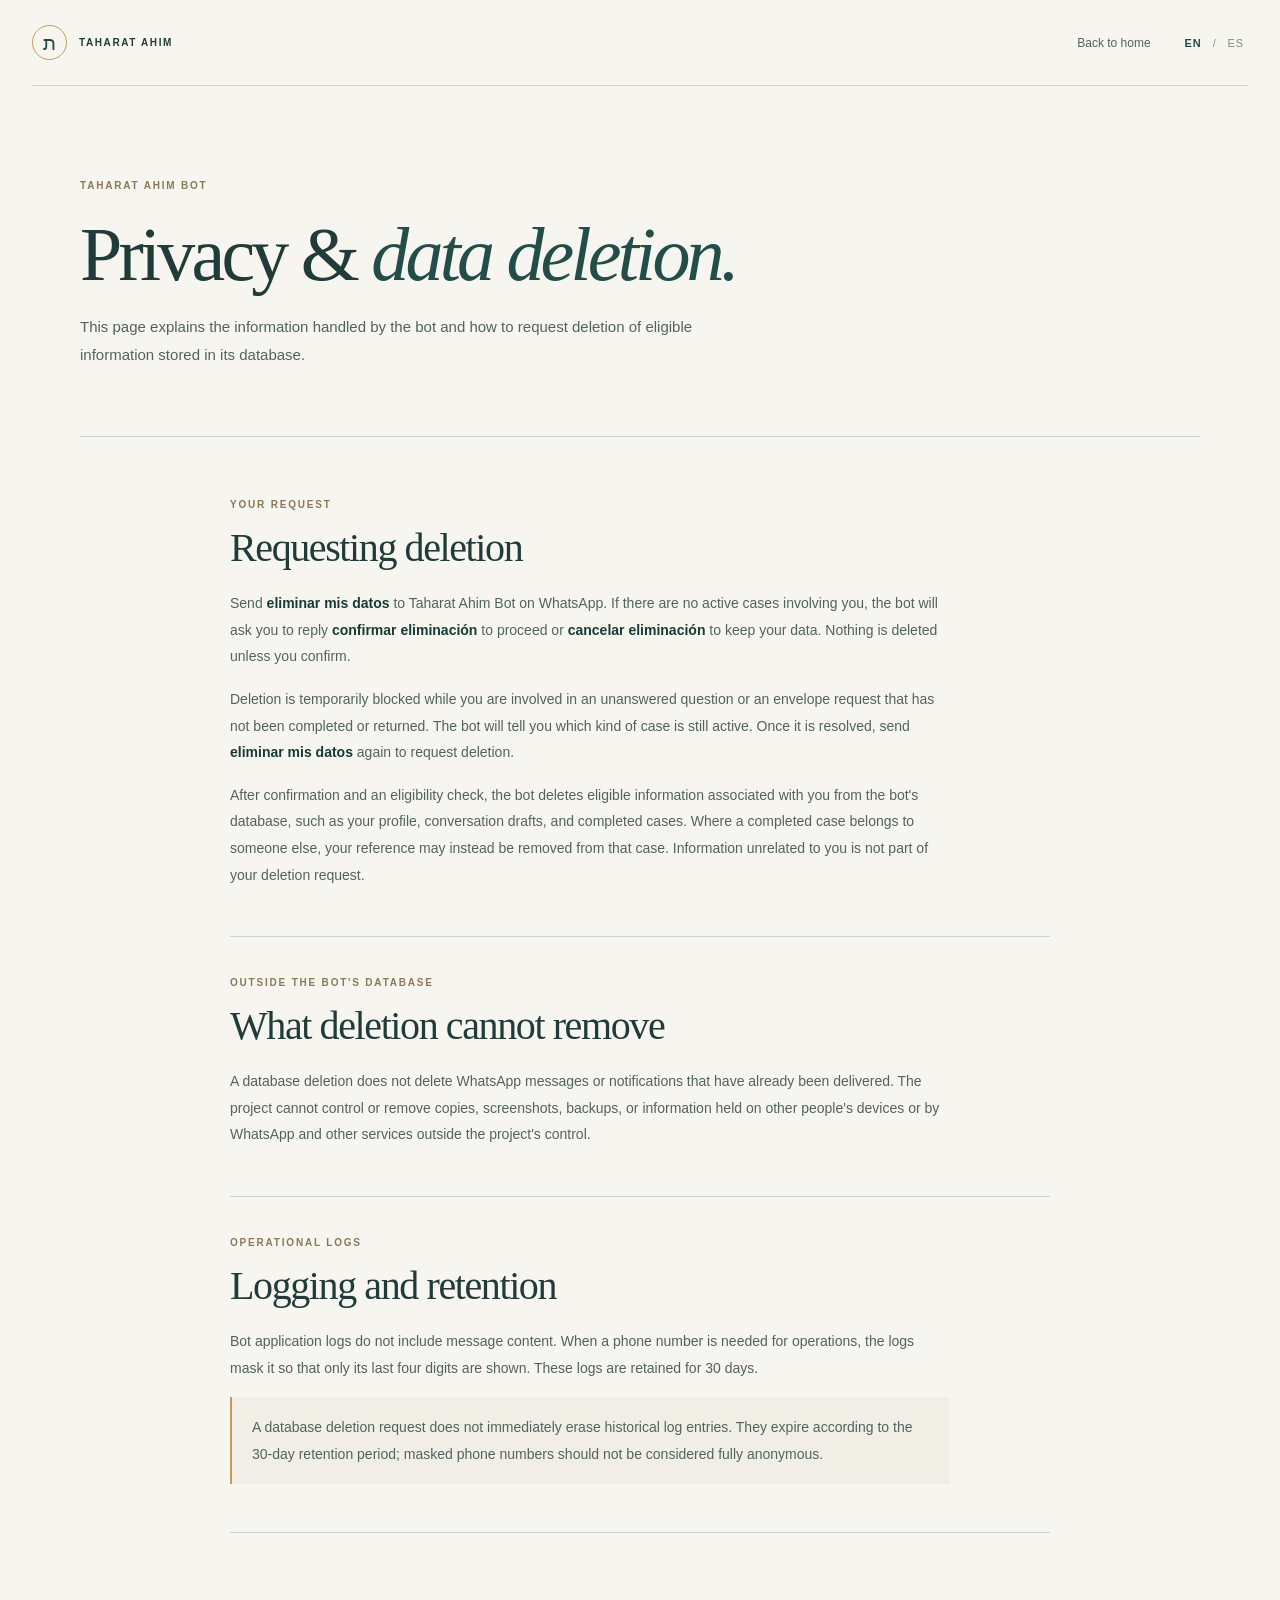
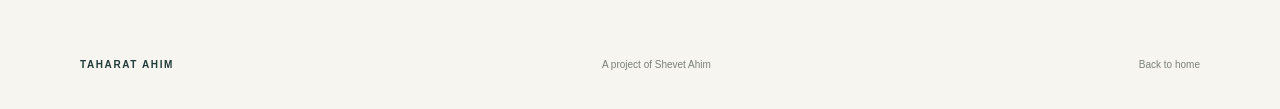
==== privacy.html @ 5dbd4c53 "Add privacy and data deletion page" ====
<!doctype html>
<html lang="en">
  <head>
    <meta charset="utf-8" />
    <meta name="viewport" content="width=device-width, initial-scale=1" />
    <meta
      name="description"
      content="How Taharat Ahim Bot handles information and how to request deletion of eligible data stored in its database."
    />
    <meta name="theme-color" content="#f7f5ef" />
    <title>Privacy and data deletion — Taharat Ahim Bot</title>
    <link rel="icon" href="favicon.svg" type="image/svg+xml" />
    <link rel="stylesheet" href="styles.css" />
    <script src="privacy.js" defer></script>
  </head>
  <body class="privacy-page">
    <a class="skip-link" href="#main">
      <span data-copy="en">Skip to content</span>
      <span data-copy="es" lang="es" hidden>Saltar al contenido</span>
    </a>

    <header class="topbar">
      <a class="wordmark" href="index.html" aria-label="Taharat Ahim Bot">
        <span class="wordmark-mark" aria-hidden="true">ת</span>
        <span class="wordmark-name">TAHARAT AHIM</span>
      </a>
      <div class="topbar-right">
        <a class="community-link" href="index.html">
          <span data-copy="en">Back to home</span>
          <span data-copy="es" lang="es" hidden>Volver al inicio</span>
        </a>
        <div class="language-switch" role="group" aria-label="Choose language" data-label-en="Choose language" data-label-es="Elegir idioma">
          <button type="button" data-language="en" aria-label="English" aria-pressed="true" lang="en">EN</button>
          <span aria-hidden="true">/</span>
          <button type="button" data-language="es" aria-label="Español" aria-pressed="false" lang="es">ES</button>
        </div>
      </div>
    </header>

    <main id="main" class="privacy-main">
      <header class="privacy-hero section-wrap">
        <p class="eyebrow">
          <span data-copy="en">Taharat Ahim Bot</span>
          <span data-copy="es" lang="es" hidden>Taharat Ahim Bot</span>
        </p>
        <h1>
          <span data-copy="en">Privacy &amp; <em>data deletion.</em></span>
          <span data-copy="es" lang="es" hidden>Privacidad y <em>eliminación de datos.</em></span>
        </h1>
        <p class="privacy-intro">
          <span data-copy="en">This page explains the information handled by the bot and how to request deletion of eligible information stored in its database.</span>
          <span data-copy="es" lang="es" hidden>Esta página explica qué información maneja el bot y cómo solicitar la eliminación de la información elegible guardada en su base de datos.</span>
        </p>
      </header>

      <div class="privacy-content section-wrap">
        <section class="privacy-section" aria-labelledby="deletion-title">
          <p class="section-kicker">
            <span data-copy="en">Your request</span>
            <span data-copy="es" lang="es" hidden>Tu solicitud</span>
          </p>
          <h2 id="deletion-title">
            <span data-copy="en">Requesting deletion</span>
            <span data-copy="es" lang="es" hidden>Cómo solicitar la eliminación</span>
          </h2>
          <p>
            <span data-copy="en">Send <strong>eliminar mis datos</strong> to Taharat Ahim Bot on WhatsApp. If there are no active cases involving you, the bot will ask you to reply <strong>confirmar eliminación</strong> to proceed or <strong>cancelar eliminación</strong> to keep your data. Nothing is deleted unless you confirm.</span>
            <span data-copy="es" lang="es" hidden>Envía <strong>eliminar mis datos</strong> a Taharat Ahim Bot por WhatsApp. Si no tienes casos activos, el bot te pedirá responder <strong>confirmar eliminación</strong> para continuar o <strong>cancelar eliminación</strong> para conservar tus datos. No se elimina nada sin tu confirmación.</span>
          </p>
          <p>
            <span data-copy="en">Deletion is temporarily blocked while you are involved in an unanswered question or an envelope request that has not been completed or returned. The bot will tell you which kind of case is still active. Once it is resolved, send <strong>eliminar mis datos</strong> again to request deletion.</span>
            <span data-copy="es" lang="es" hidden>La eliminación se bloquea temporalmente mientras participes en una consulta sin responder o en una solicitud de sobre que no se haya completado o devuelto. El bot te indicará qué tipo de caso sigue activo. Cuando se resuelva, vuelve a enviar <strong>eliminar mis datos</strong> para solicitar la eliminación.</span>
          </p>
          <p>
            <span data-copy="en">After confirmation and an eligibility check, the bot deletes eligible information associated with you from the bot's database, such as your profile, conversation drafts, and completed cases. Where a completed case belongs to someone else, your reference may instead be removed from that case. Information unrelated to you is not part of your deletion request.</span>
            <span data-copy="es" lang="es" hidden>Después de la confirmación y de verificar que no haya casos activos, el bot elimina de su base de datos la información elegible asociada contigo, como tu perfil, borradores de conversación y casos completados. Si un caso completado pertenece a otra persona, se puede quitar tu referencia de ese caso en su lugar. La información que no está relacionada contigo no forma parte de tu solicitud.</span>
          </p>
        </section>

        <section class="privacy-section" aria-labelledby="limits-title">
          <p class="section-kicker">
            <span data-copy="en">Outside the bot's database</span>
            <span data-copy="es" lang="es" hidden>Fuera de la base de datos del bot</span>
          </p>
          <h2 id="limits-title">
            <span data-copy="en">What deletion cannot remove</span>
            <span data-copy="es" lang="es" hidden>Qué no se puede eliminar</span>
          </h2>
          <p>
            <span data-copy="en">A database deletion does not delete WhatsApp messages or notifications that have already been delivered. The project cannot control or remove copies, screenshots, backups, or information held on other people's devices or by WhatsApp and other services outside the project's control.</span>
            <span data-copy="es" lang="es" hidden>La eliminación de la base de datos no borra los mensajes ni las notificaciones que WhatsApp ya haya entregado. El proyecto no puede controlar ni eliminar copias, capturas de pantalla, respaldos o información guardada en dispositivos de otras personas, ni la que WhatsApp u otros servicios mantengan fuera del control del proyecto.</span>
          </p>
        </section>

        <section class="privacy-section" aria-labelledby="logs-title">
          <p class="section-kicker">
            <span data-copy="en">Operational logs</span>
            <span data-copy="es" lang="es" hidden>Registros operativos</span>
          </p>
          <h2 id="logs-title">
            <span data-copy="en">Logging and retention</span>
            <span data-copy="es" lang="es" hidden>Registros y conservación</span>
          </h2>
          <p>
            <span data-copy="en">Bot application logs do not include message content. When a phone number is needed for operations, the logs mask it so that only its last four digits are shown. These logs are retained for 30 days.</span>
            <span data-copy="es" lang="es" hidden>Los registros de la aplicación del bot no incluyen el contenido de los mensajes. Cuando se necesita un número de teléfono para operaciones, se oculta y solo se muestran sus últimos cuatro dígitos. Estos registros se conservan durante 30 días.</span>
          </p>
          <p class="privacy-note">
            <span data-copy="en">A database deletion request does not immediately erase historical log entries. They expire according to the 30-day retention period; masked phone numbers should not be considered fully anonymous.</span>
            <span data-copy="es" lang="es" hidden>Una solicitud para eliminar datos de la base de datos no borra de inmediato los registros históricos. Estos vencen según el período de conservación de 30 días; los números parcialmente ocultos no deben considerarse completamente anónimos.</span>
          </p>
        </section>
      </div>
    </main>

    <footer class="footer section-wrap">
      <a class="footer-brand" href="index.html">TAHARAT AHIM</a>
      <p>
        <span data-copy="en">A project of Shevet Ahim</span>
        <span data-copy="es" lang="es" hidden>Un proyecto de Shevet Ahim</span>
      </p>
      <a class="footer-top" href="index.html">
        <span data-copy="en">Back to home</span>
        <span data-copy="es" lang="es" hidden>Volver al inicio</span>
      </a>
    </footer>
  </body>
</html>
---- styles.css ----
:root {
  color-scheme: light;
  --paper: #f7f5ef;
  --paper-dark: #efece3;
  --ink: #203b39;
  --ink-soft: #52635e;
  --green: #234d48;
  --green-dark: #183a36;
  --gold: #c79b57;
  --line: rgba(32, 59, 57, 0.18);
  --serif: "Iowan Old Style", "Palatino Linotype", "Book Antiqua", Georgia, serif;
  --sans: "Avenir Next", Avenir, "Segoe UI", sans-serif;
}

*,
*::before,
*::after {
  box-sizing: border-box;
}

html {
  scroll-behavior: smooth;
}

body {
  margin: 0;
  background: var(--paper);
  color: var(--ink);
  font-family: var(--sans);
  -webkit-font-smoothing: antialiased;
}

button,
a {
  color: inherit;
  font: inherit;
}

a {
  text-decoration-thickness: 1px;
  text-underline-offset: 4px;
}

a:focus-visible,
button:focus-visible {
  outline: 3px solid var(--gold);
  outline-offset: 4px;
}

.skip-link {
  position: absolute;
  z-index: 10;
  top: 0.75rem;
  left: 0.75rem;
  padding: 0.75rem 1rem;
  transform: translateY(-150%);
  background: white;
  color: var(--ink);
}

.skip-link:focus {
  transform: translateY(0);
}

.section-wrap {
  width: min(1120px, calc(100% - 64px));
  margin-inline: auto;
}

.topbar {
  width: min(1320px, calc(100% - 64px));
  min-height: 86px;
  margin: 0 auto;
  display: flex;
  align-items: center;
  justify-content: space-between;
  border-bottom: 1px solid var(--line);
}

.wordmark {
  display: inline-flex;
  align-items: center;
  gap: 12px;
  text-decoration: none;
}

.wordmark-mark {
  display: grid;
  width: 35px;
  height: 35px;
  place-items: center;
  border: 1px solid var(--gold);
  border-radius: 50%;
  color: var(--green);
  font-family: var(--serif);
  font-size: 20px;
}

.wordmark-name,
.footer-brand {
  font-size: 10px;
  font-weight: 700;
  letter-spacing: 0.16em;
}

.topbar-right {
  display: flex;
  align-items: center;
  gap: 30px;
}

.community-link {
  color: var(--ink-soft);
  font-size: 12px;
  text-decoration: none;
}

.community-link span span {
  color: var(--gold);
}

.language-switch {
  display: inline-flex;
  align-items: center;
  gap: 7px;
  color: #8b9189;
  font-size: 11px;
  letter-spacing: 0.08em;
}

.language-switch button {
  padding: 7px 4px;
  border: 0;
  background: transparent;
  color: #838a82;
  cursor: pointer;
  font-size: 11px;
  letter-spacing: inherit;
}

.language-switch button[aria-pressed="true"] {
  color: var(--green);
  font-weight: 700;
}

.hero {
  position: relative;
  display: grid;
  min-height: 570px;
  grid-template-columns: 1fr 0.9fr;
  align-items: center;
  padding-top: 40px;
  padding-bottom: 94px;
}

.hero-copy {
  position: relative;
  z-index: 1;
  padding-top: 12px;
}

.eyebrow,
.section-kicker {
  margin: 0;
  color: #8a7958;
  font-size: 10px;
  font-weight: 700;
  letter-spacing: 0.18em;
  line-height: 1.6;
  text-transform: uppercase;
}

h1,
h2,
h3,
p {
  margin-top: 0;
}

.hero h1 {
  margin: 24px 0 21px;
  font-family: var(--serif);
  font-size: clamp(56px, 7vw, 88px);
  font-weight: 500;
  letter-spacing: -0.055em;
  line-height: 0.99;
}

h1 em,
h2 em {
  color: var(--green);
  font-weight: 500;
}

.hero-intro {
  max-width: 430px;
  margin-bottom: 26px;
  color: var(--ink-soft);
  font-size: 15px;
  line-height: 1.85;
}

.text-link {
  display: inline-flex;
  align-items: center;
  gap: 13px;
  color: var(--green);
  font-size: 12px;
  font-weight: 700;
  text-decoration: none;
}

.link-arrow {
  display: grid;
  width: 28px;
  height: 28px;
  place-items: center;
  border: 1px solid var(--line);
  border-radius: 50%;
  transition: transform 180ms ease;
}

.text-link:hover .link-arrow {
  transform: translateY(3px);
}

.whatsapp-link {
  display: flex;
  width: fit-content;
  max-width: 100%;
  align-items: center;
  gap: 12px;
  margin-top: 20px;
  padding: 10px 15px 10px 10px;
  border: 1px solid rgba(35, 77, 72, 0.24);
  border-radius: 3px;
  color: var(--green);
  font-size: 11px;
  line-height: 1.5;
  text-decoration: none;
  transition: border-color 180ms ease, background 180ms ease;
}

.whatsapp-link:hover {
  border-color: var(--green);
  background: rgba(35, 77, 72, 0.045);
}

.whatsapp-icon {
  display: grid;
  width: 31px;
  height: 31px;
  flex: 0 0 auto;
  place-items: center;
  border-radius: 50%;
  background: var(--green);
  color: white;
  font-size: 15px;
}

.whatsapp-link strong {
  display: block;
  font-size: 11px;
  font-weight: 600;
  letter-spacing: 0.04em;
}

.hero-art {
  position: relative;
  width: min(100%, 480px);
  aspect-ratio: 1;
  justify-self: end;
  display: grid;
  place-items: center;
}

.art-sun {
  position: absolute;
  width: 62%;
  aspect-ratio: 1;
  border-radius: 50%;
  background: #e5dec9;
  opacity: 0.72;
}

.art-ring {
  position: absolute;
  border: 1px solid rgba(35, 77, 72, 0.25);
  border-radius: 50%;
}

.art-ring-one {
  width: 84%;
  aspect-ratio: 1;
}

.art-ring-two {
  width: 98%;
  aspect-ratio: 1;
  border-color: rgba(199, 155, 87, 0.55);
}

.art-center {
  position: relative;
  z-index: 1;
  display: flex;
  width: 46%;
  aspect-ratio: 1;
  flex-direction: column;
  align-items: center;
  justify-content: center;
  gap: 11px;
  border: 1px solid rgba(35, 77, 72, 0.45);
  border-radius: 50%;
  background: var(--paper);
  box-shadow: 0 8px 35px rgba(35, 77, 72, 0.08);
}

.art-hebrew {
  color: var(--green);
  font-family: var(--serif);
  font-size: clamp(24px, 4vw, 40px);
  letter-spacing: 0.08em;
}

.art-caption {
  color: #8a7958;
  font-size: 7px;
  font-weight: 700;
  letter-spacing: 0.2em;
}

.art-dot {
  position: absolute;
  z-index: 2;
  width: 9px;
  height: 9px;
  border-radius: 50%;
  background: var(--gold);
}

.art-dot-one {
  top: 11%;
  left: 50%;
}

.art-dot-two {
  right: 5%;
  bottom: 32%;
  width: 6px;
  height: 6px;
  background: var(--green);
}

.art-dot-three {
  bottom: 11%;
  left: 25%;
  width: 5px;
  height: 5px;
}

.hero-footnote {
  position: absolute;
  right: 0;
  bottom: 44px;
  display: flex;
  align-items: center;
  gap: 12px;
  color: #7c837a;
  font-family: var(--serif);
  font-size: 13px;
  font-style: italic;
}

.footnote-line {
  display: inline-block;
  width: 40px;
  height: 1px;
  background: var(--gold);
}

.intro-band {
  background: var(--green);
  color: #f8f6ef;
}

.intro-band-inner {
  display: grid;
  min-height: 220px;
  grid-template-columns: 0.7fr 1.25fr 0.9fr;
  align-items: center;
  gap: 52px;
  padding-block: 42px;
}

.intro-band .section-kicker {
  color: #d8bd8e;
}

.intro-statement {
  margin: 0;
  font-family: var(--serif);
  font-size: clamp(22px, 2.6vw, 31px);
  line-height: 1.35;
}

.intro-detail {
  margin: 0;
  color: rgba(248, 246, 239, 0.76);
  font-size: 12px;
  line-height: 1.9;
}

.services {
  padding-top: 110px;
  padding-bottom: 118px;
}

.section-heading {
  max-width: 600px;
  margin-bottom: 50px;
}

.section-heading h2,
.closing-inner h2 {
  margin: 18px 0 0;
  font-family: var(--serif);
  font-size: clamp(38px, 5vw, 58px);
  font-weight: 500;
  letter-spacing: -0.04em;
  line-height: 1.14;
}

.service-grid {
  display: grid;
  grid-template-columns: repeat(2, minmax(0, 1fr));
  gap: 20px;
}

.service-card {
  min-height: 295px;
  padding: 31px 34px 27px;
  border: 1px solid var(--line);
  background: rgba(255, 255, 255, 0.21);
}

.service-card-warm {
  background: #f0ede4;
}

.card-topline {
  display: flex;
  align-items: center;
  justify-content: space-between;
  color: #998865;
  font-family: var(--serif);
  font-size: 14px;
}

.card-icon {
  display: grid;
  width: 38px;
  height: 38px;
  place-items: center;
  border: 1px solid rgba(199, 155, 87, 0.58);
  border-radius: 50%;
  color: var(--green);
  font-size: 19px;
}

.service-card h3 {
  margin: 25px 0 11px;
  font-family: var(--serif);
  font-size: 25px;
  font-weight: 500;
  letter-spacing: -0.02em;
}

.service-card > p {
  max-width: 470px;
  min-height: 76px;
  margin-bottom: 19px;
  color: var(--ink-soft);
  font-size: 12px;
  line-height: 1.8;
}

.card-path {
  display: flex;
  align-items: center;
  gap: 9px;
  padding-top: 14px;
  border-top: 1px solid var(--line);
  color: var(--green);
  font-size: 10px;
  font-weight: 700;
}

.card-path [aria-hidden="true"] {
  color: var(--gold);
}

.closing-band {
  overflow: hidden;
  background: var(--paper-dark);
}

.closing-inner {
  position: relative;
  display: grid;
  min-height: 340px;
  grid-template-columns: 0.72fr 1.5fr;
  align-items: center;
  gap: 65px;
  padding-block: 65px;
}

.closing-mark {
  display: grid;
  width: min(100%, 235px);
  aspect-ratio: 1;
  place-items: center;
  border: 1px solid rgba(35, 77, 72, 0.32);
  border-radius: 50%;
  color: var(--green);
  font-family: var(--serif);
  font-size: 100px;
}

.closing-inner h2 {
  max-width: 600px;
  margin-top: 15px;
  font-size: clamp(35px, 4.5vw, 53px);
}

.closing-copy {
  margin: 17px 0 23px;
  color: var(--ink-soft);
  font-size: 13px;
  line-height: 1.75;
}

.button-link {
  display: inline-flex;
  min-height: 46px;
  align-items: center;
  gap: 24px;
  padding: 0 17px;
  background: var(--green);
  color: white;
  font-size: 11px;
  font-weight: 600;
  text-decoration: none;
  transition: background 180ms ease;
}

.button-link:hover {
  background: var(--green-dark);
}

.button-link span:last-child {
  color: #e2c48d;
  font-size: 14px;
}

.footer {
  display: flex;
  min-height: 90px;
  align-items: center;
  justify-content: space-between;
  gap: 20px;
}

.footer-brand {
  text-decoration: none;
}

.footer-brand span {
  color: var(--gold);
}

.footer p,
.footer-top {
  margin: 0;
  color: #798078;
  font-size: 10px;
  text-decoration: none;
}

.footer-top:hover,
.community-link:hover {
  color: var(--green);
}

.privacy-hero {
  padding-top: 92px;
  padding-bottom: 68px;
  border-bottom: 1px solid var(--line);
}

.privacy-hero h1 {
  max-width: 850px;
  margin: 21px 0 18px;
  font-family: var(--serif);
  font-size: clamp(48px, 7vw, 76px);
  font-weight: 500;
  letter-spacing: -0.05em;
  line-height: 1.05;
}

.privacy-hero h1 em {
  color: var(--green);
  font-weight: 500;
}

.privacy-intro {
  max-width: 620px;
  margin-bottom: 0;
  color: var(--ink-soft);
  font-size: 15px;
  line-height: 1.85;
}

.privacy-content {
  max-width: 820px;
  padding-block: 22px 86px;
}

.privacy-section {
  padding-block: 38px 32px;
  border-bottom: 1px solid var(--line);
}

.privacy-section h2 {
  margin: 11px 0 18px;
  font-family: var(--serif);
  font-size: clamp(30px, 4vw, 40px);
  font-weight: 500;
  letter-spacing: -0.035em;
  line-height: 1.2;
}

.privacy-section > p:not(.section-kicker) {
  max-width: 720px;
  margin-bottom: 16px;
  color: var(--ink-soft);
  font-size: 14px;
  line-height: 1.9;
}

.privacy-section strong {
  color: var(--green-dark);
  font-weight: 700;
}

.privacy-note {
  padding: 17px 20px;
  border-left: 2px solid var(--gold);
  background: rgba(239, 236, 227, 0.7);
}

[hidden] {
  display: none !important;
}

@media (max-width: 800px) {
  .section-wrap,
  .topbar {
    width: min(100% - 40px, 600px);
  }

  .topbar {
    min-height: 74px;
  }

  .topbar-right {
    gap: 17px;
  }

  .community-link {
    display: none;
  }

  .hero {
    min-height: 0;
    grid-template-columns: 1fr 0.8fr;
    padding-top: 70px;
    padding-bottom: 100px;
  }

  .hero h1 {
    font-size: clamp(49px, 9vw, 70px);
  }

  .hero-intro {
    font-size: 13px;
  }

  .hero-art {
    width: 115%;
    margin-right: -10%;
  }

  .intro-band-inner {
    min-height: 0;
    grid-template-columns: 1fr 1.5fr;
    gap: 18px 30px;
    padding-block: 37px;
  }

  .intro-detail {
    grid-column: 2;
  }

  .services {
    padding-block: 82px;
  }

  .service-grid {
    gap: 13px;
  }

  .service-card {
    padding: 25px 22px;
  }

  .service-card > p {
    min-height: 120px;
  }

  .closing-inner {
    grid-template-columns: 0.6fr 1.5fr;
    gap: 35px;
  }

  .closing-mark {
    font-size: 75px;
  }
}

@media (max-width: 560px) {
  .section-wrap,
  .topbar {
    width: calc(100% - 40px);
  }

  .topbar {
    min-height: 68px;
  }

  .wordmark {
    gap: 9px;
  }

  .wordmark-mark {
    width: 31px;
    height: 31px;
    font-size: 18px;
  }

  .wordmark-name {
    font-size: 9px;
  }

  .privacy-hero {
    padding-top: 63px;
    padding-bottom: 47px;
  }

  .privacy-hero h1 {
    font-size: clamp(43px, 12vw, 60px);
  }

  .privacy-intro {
    font-size: 14px;
  }

  .privacy-content {
    padding-bottom: 55px;
  }

  .privacy-section {
    padding-block: 31px 25px;
  }

  .privacy-section > p:not(.section-kicker) {
    font-size: 13px;
  }

  .hero {
    grid-template-columns: 1fr;
    padding-top: 53px;
    padding-bottom: 85px;
  }

  .hero-copy {
    padding-top: 0;
  }

  .hero h1 {
    margin-top: 19px;
    font-size: clamp(55px, 14vw, 76px);
  }

  .hero-intro {
    max-width: 370px;
    font-size: 14px;
  }

  .hero-art {
    width: min(83%, 340px);
    justify-self: center;
    margin: 30px auto 0;
  }

  .hero-footnote {
    right: 0;
    bottom: 31px;
    font-size: 12px;
  }

  .intro-band-inner {
    grid-template-columns: 1fr;
    gap: 15px;
    padding-block: 34px;
  }

  .intro-statement {
    max-width: 400px;
    font-size: 26px;
  }

  .intro-detail {
    grid-column: auto;
    font-size: 12px;
  }

  .services {
    padding-block: 72px;
  }

  .section-heading {
    margin-bottom: 31px;
  }

  .section-heading h2 {
    font-size: 43px;
  }

  .service-grid {
    grid-template-columns: 1fr;
    gap: 13px;
  }

  .service-card {
    min-height: 0;
    padding: 25px 24px 23px;
  }

  .service-card h3 {
    font-size: 24px;
  }

  .service-card > p {
    min-height: 0;
    margin-bottom: 19px;
    font-size: 12px;
  }

  .closing-inner {
    grid-template-columns: 1fr;
    gap: 27px;
    padding-block: 45px;
  }

  .closing-mark {
    width: 88px;
    font-size: 48px;
  }

  .closing-inner h2 {
    font-size: 41px;
  }

  .footer {
    min-height: 105px;
    flex-wrap: wrap;
    justify-content: space-between;
    gap: 9px 16px;
    padding-block: 20px;
  }

  .footer p {
    order: 1;
    width: 100%;
  }
}

@media (prefers-reduced-motion: reduce) {
  *,
  *::before,
  *::after {
    scroll-behavior: auto !important;
    transition-duration: 0.01ms !important;
    animation-duration: 0.01ms !important;
    animation-iteration-count: 1 !important;
  }
}
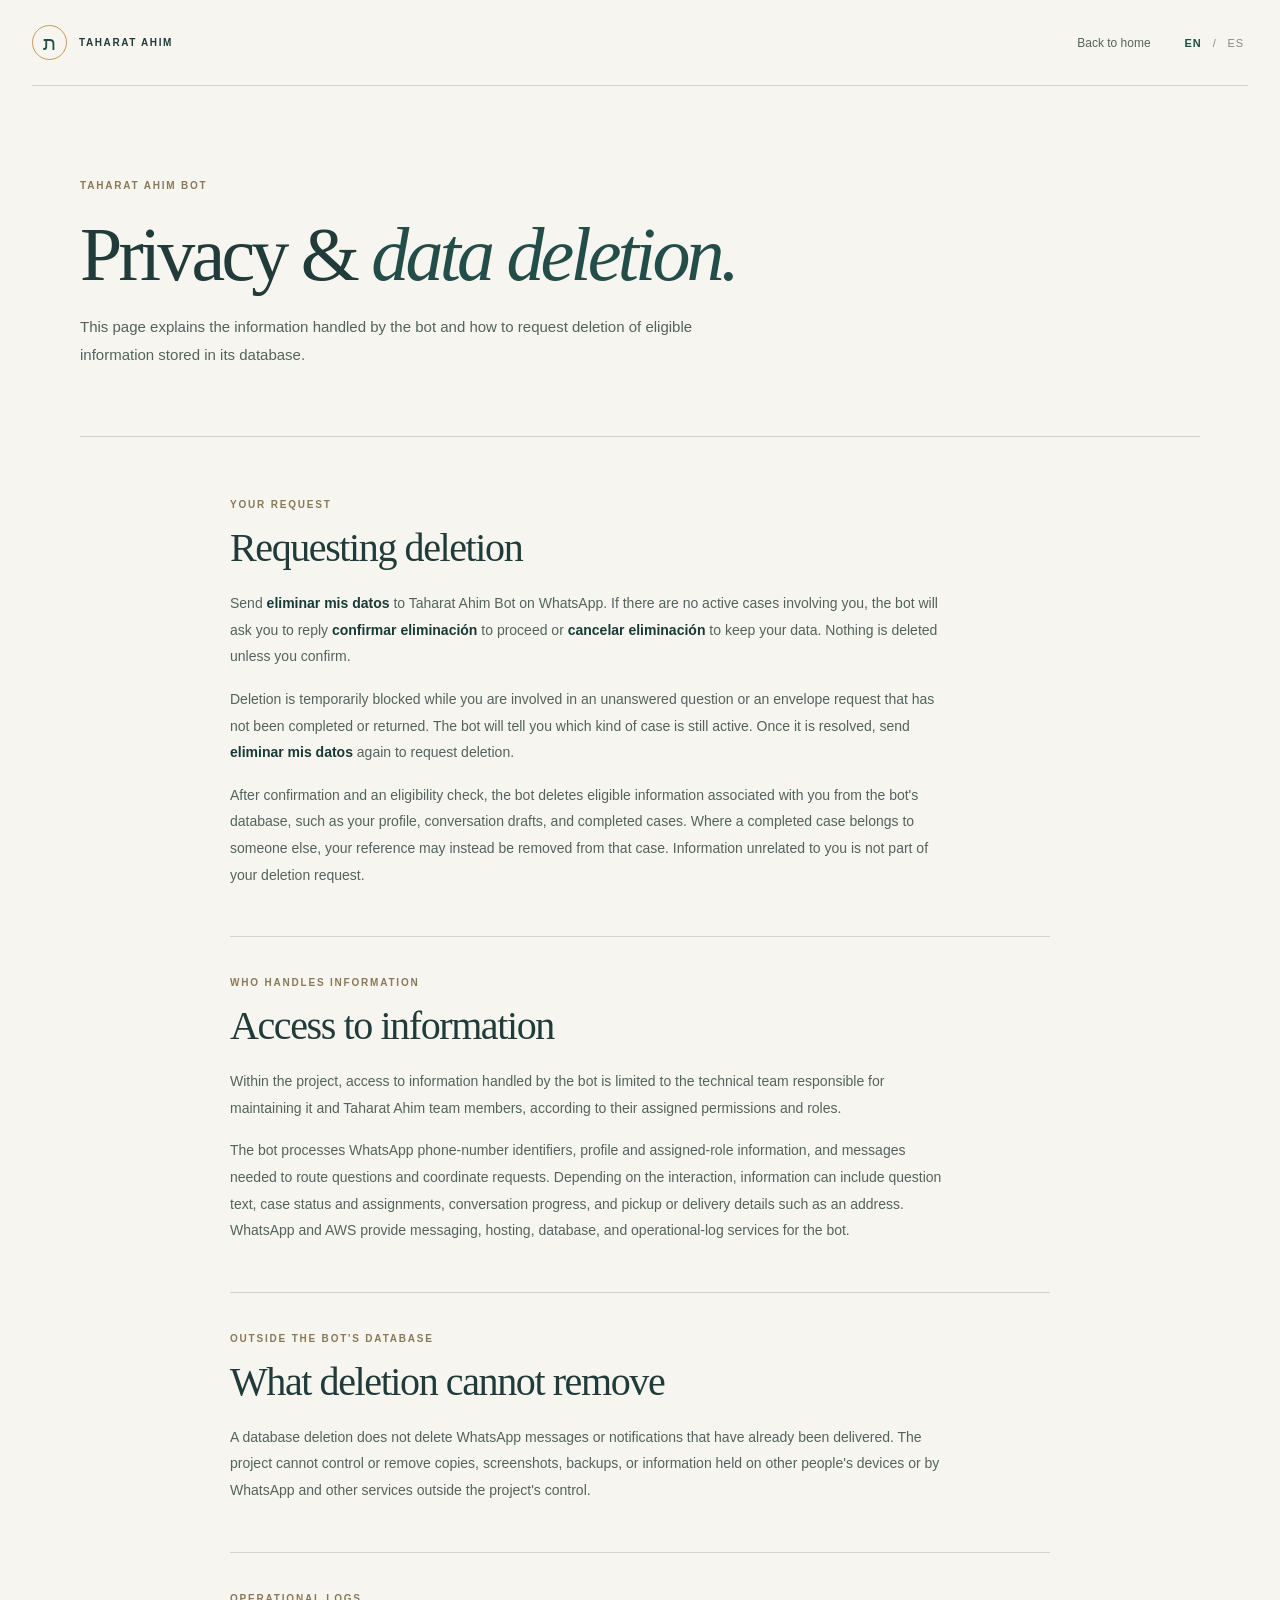
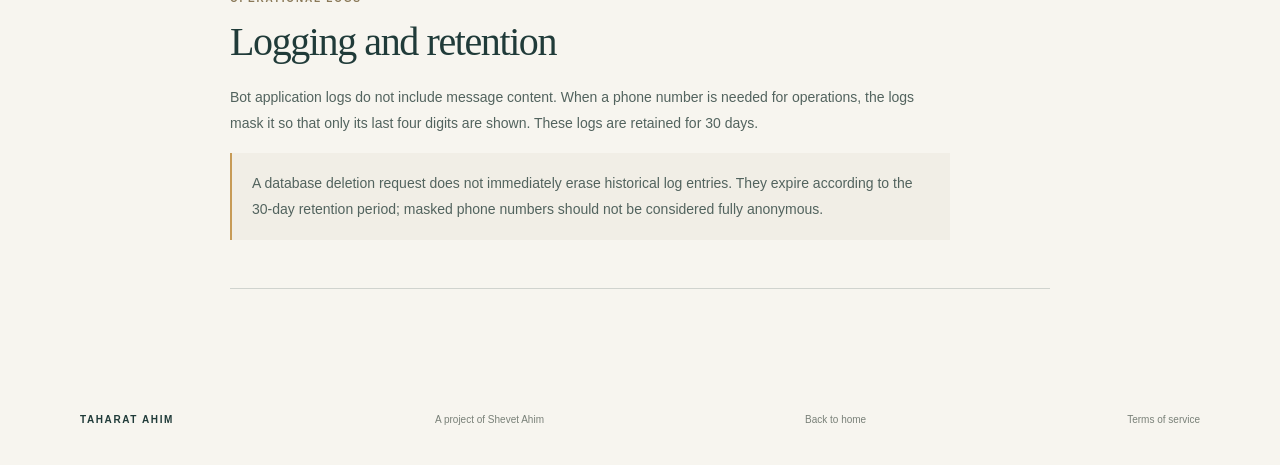
==== commit 69347b3f: "Add experimental service terms" ====
--- a/privacy.html
+++ b/privacy.html
@@ -77,6 +77,25 @@
           </p>
         </section>
 
+        <section class="privacy-section" aria-labelledby="access-title">
+          <p class="section-kicker">
+            <span data-copy="en">Who handles information</span>
+            <span data-copy="es" lang="es" hidden>Quién accede a la información</span>
+          </p>
+          <h2 id="access-title">
+            <span data-copy="en">Access to information</span>
+            <span data-copy="es" lang="es" hidden>Acceso a la información</span>
+          </h2>
+          <p>
+            <span data-copy="en">Within the project, access to information handled by the bot is limited to the technical team responsible for maintaining it and Taharat Ahim team members, according to their assigned permissions and roles.</span>
+            <span data-copy="es" lang="es" hidden>Dentro del proyecto, el acceso a la información que maneja el bot se limita al equipo técnico encargado de mantenerlo y a miembros del equipo de Taharat Ahim, de acuerdo con los permisos y roles que tengan asignados.</span>
+          </p>
+          <p>
+            <span data-copy="en">The bot processes WhatsApp phone-number identifiers, profile and assigned-role information, and messages needed to route questions and coordinate requests. Depending on the interaction, information can include question text, case status and assignments, conversation progress, and pickup or delivery details such as an address. WhatsApp and AWS provide messaging, hosting, database, and operational-log services for the bot.</span>
+            <span data-copy="es" lang="es" hidden>El bot procesa identificadores telefónicos de WhatsApp, información de perfil y roles asignados, y mensajes necesarios para dirigir consultas y coordinar solicitudes. Según la interacción, la información puede incluir el texto de una consulta, el estado y las asignaciones de un caso, el avance de una conversación y datos de recogida o entrega, como una dirección. WhatsApp y AWS proporcionan servicios de mensajería, alojamiento, base de datos y registros operativos para el bot.</span>
+          </p>
+        </section>
+
         <section class="privacy-section" aria-labelledby="limits-title">
           <p class="section-kicker">
             <span data-copy="en">Outside the bot's database</span>
@@ -123,6 +142,10 @@
         <span data-copy="en">Back to home</span>
         <span data-copy="es" lang="es" hidden>Volver al inicio</span>
       </a>
+      <a class="footer-top" href="terms.html">
+        <span data-copy="en">Terms of service</span>
+        <span data-copy="es" lang="es" hidden>Condiciones del servicio</span>
+      </a>
     </footer>
   </body>
 </html>
--- a/styles.css
+++ b/styles.css
@@ -159,6 +159,23 @@
   padding-top: 12px;
 }
 
+.experimental-notice {
+  width: fit-content;
+  max-width: 430px;
+  margin: 16px 0 0;
+  padding: 9px 12px;
+  border-left: 2px solid var(--gold);
+  background: rgba(239, 236, 227, 0.7);
+  color: var(--ink-soft);
+  font-size: 11px;
+  line-height: 1.6;
+}
+
+.experimental-notice a {
+  color: var(--green);
+  font-weight: 700;
+}
+
 .eyebrow,
 .section-kicker {
   margin: 0;
